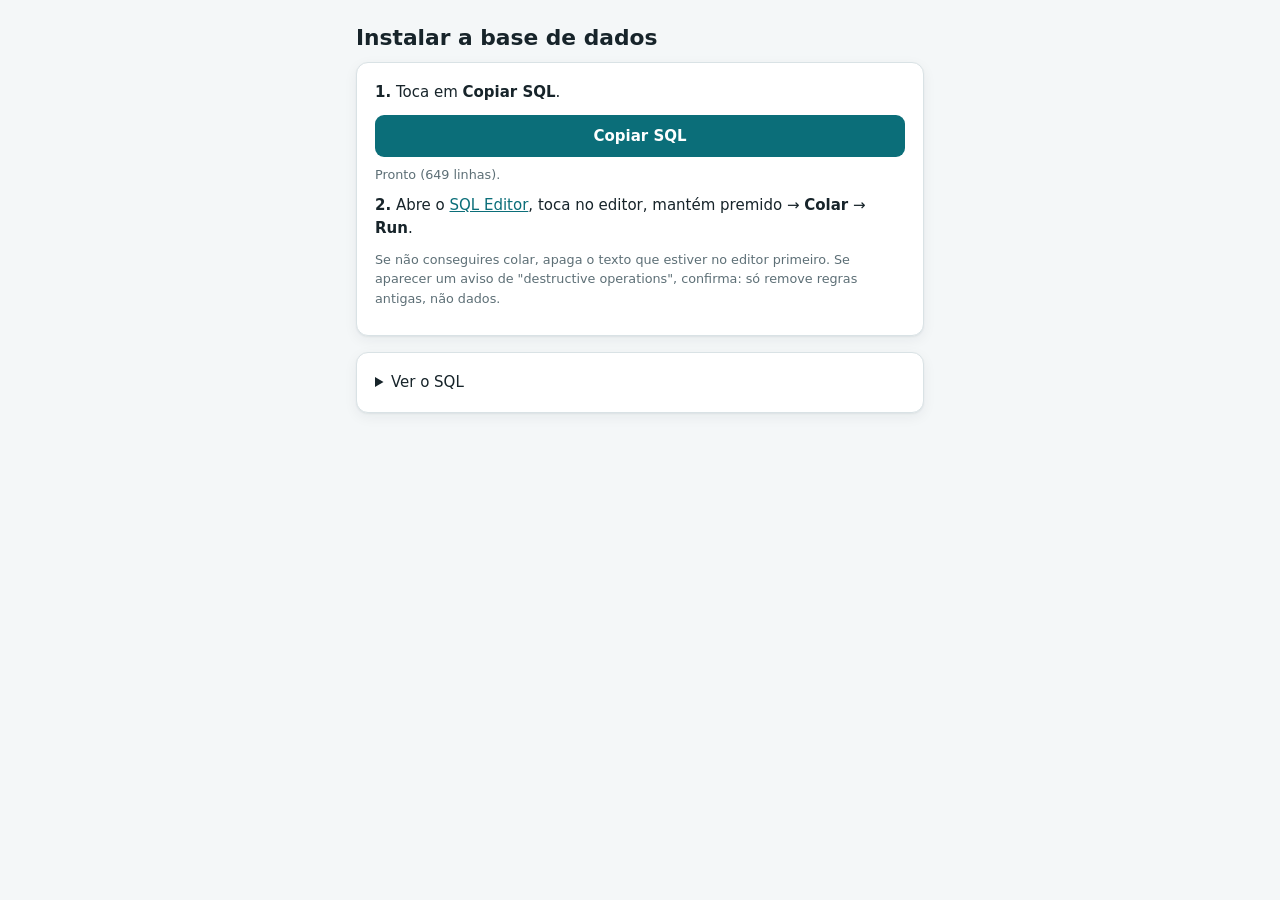
==== setup.html @ c21fb15c "Página de instalação com botão para copiar o SQL Co-Authored-By: Claude Opus 5.5 <noreply@anthropic." ====
<!doctype html>
<html lang="pt-PT"><head><meta charset="utf-8"><meta name="viewport" content="width=device-width, initial-scale=1">
<title>PedLink · Instalação</title><meta name="robots" content="noindex">
<link rel="stylesheet" href="css/app.css"></head>
<body><main class="main" style="margin:0 auto;max-width:640px">
<h1>Instalar a base de dados</h1>
<div class="card">
  <p><b>1.</b> Toca em <b>Copiar SQL</b>.</p>
  <button class="btn" id="copy" style="width:100%;justify-content:center">Copiar SQL</button>
  <p class="small muted" id="st" style="margin-top:8px">A carregar o ficheiro…</p>
  <p><b>2.</b> Abre o <a href="https://supabase.com/dashboard/project/zkbnhyzxuymcowfepsdz/sql/new" target="_blank" rel="noopener">SQL Editor</a>, toca no editor, mantém premido → <b>Colar</b> → <b>Run</b>.</p>
  <p class="small muted">Se não conseguires colar, apaga o texto que estiver no editor primeiro. Se aparecer um aviso de "destructive operations", confirma: só remove regras antigas, não dados.</p>
</div>
<details class="card"><summary>Ver o SQL</summary><textarea id="sql" readonly style="min-height:300px;font:12px monospace"></textarea></details>
</main>
<script>
let txt = '';
fetch('supabase/schema.sql', { cache: 'no-store' }).then(r => r.text()).then(t => {
  txt = t; document.getElementById('sql').value = t;
  document.getElementById('st').textContent = `Pronto (${t.split('\n').length} linhas).`;
});
document.getElementById('copy').onclick = async () => {
  const st = document.getElementById('st');
  try { await navigator.clipboard.writeText(txt); }
  catch { const ta = document.getElementById('sql'); ta.closest('details').open = true; ta.select(); ta.setSelectionRange(0, txt.length); document.execCommand('copy'); }
  st.textContent = 'Copiado ✓ Agora cola no SQL Editor.';
};
</script></body></html>
---- css/app.css ----
:root {
  --bg: #f4f7f8; --surface: #ffffff; --surface-2: #eef3f4; --text: #17242a; --muted: #5d6f76;
  --line: #d9e2e5; --brand: #0b6e79; --brand-2: #0a5a63; --brand-soft: #e1f1f3; --accent: #ff8f73;
  --urg: #c62828; --urg-soft: #fde8e8; --pri: #b26a00; --pri-soft: #fff1dc; --nor: #2e6b3a; --nor-soft: #e5f3e8;
  --info: #2457a5; --info-soft: #e5edfa; --violet: #6a3fa0; --violet-soft: #efe7f8;
  --radius: 12px; --shadow: 0 1px 2px rgba(16,40,48,.06), 0 4px 14px rgba(16,40,48,.06);
  --font: system-ui, -apple-system, "Segoe UI", Roboto, "Helvetica Neue", Arial, sans-serif;
  color-scheme: light;
}
@media (prefers-color-scheme: dark) {
  :root:not([data-theme="light"]) {
    --bg: #0f1719; --surface: #172226; --surface-2: #1d2a2f; --text: #e5eef0; --muted: #9db0b6;
    --line: #2a3a40; --brand: #3fb5c1; --brand-2: #67c9d3; --brand-soft: #173a3f;
    --urg: #ff7b7b; --urg-soft: #3a1c1c; --pri: #ffb74d; --pri-soft: #3a2b14; --nor: #7fd48f; --nor-soft: #1b3321;
    --info: #8fb4ff; --info-soft: #1c2a44; --violet: #c6a4f0; --violet-soft: #2c2140;
    --shadow: 0 1px 2px rgba(0,0,0,.4); color-scheme: dark;
  }
}
:root[data-theme="dark"] {
  --bg: #0f1719; --surface: #172226; --surface-2: #1d2a2f; --text: #e5eef0; --muted: #9db0b6;
  --line: #2a3a40; --brand: #3fb5c1; --brand-2: #67c9d3; --brand-soft: #173a3f;
  --urg: #ff7b7b; --urg-soft: #3a1c1c; --pri: #ffb74d; --pri-soft: #3a2b14; --nor: #7fd48f; --nor-soft: #1b3321;
  --info: #8fb4ff; --info-soft: #1c2a44; --violet: #c6a4f0; --violet-soft: #2c2140;
  --shadow: 0 1px 2px rgba(0,0,0,.4); color-scheme: dark;
}
* { box-sizing: border-box; }
html, body { margin: 0; background: var(--bg); color: var(--text); font: 15px/1.5 var(--font); }
a { color: var(--brand); }
h1, h2, h3 { line-height: 1.25; margin: 0 0 .5em; }
h1 { font-size: 1.45rem; } h2 { font-size: 1.15rem; } h3 { font-size: 1rem; }
p { margin: 0 0 .75em; }
.muted { color: var(--muted); } .small { font-size: .85rem; }
.splash { min-height: 100vh; display: grid; place-content: center; text-align: center; color: var(--muted); }

/* layout */
.shell { display: grid; grid-template-columns: 250px 1fr; min-height: 100vh; }
.sidebar { background: var(--surface); border-right: 1px solid var(--line); padding: 18px 12px; position: sticky; top: 0; height: 100vh; overflow-y: auto; display: flex; flex-direction: column; gap: 4px; }
.brand { display: flex; align-items: center; gap: 10px; padding: 4px 10px 16px; font-weight: 700; font-size: 1.15rem; color: var(--text); text-decoration: none; }
.brand img { width: 34px; height: 34px; }
.nav a { display: flex; align-items: center; gap: 10px; padding: 9px 12px; border-radius: 9px; color: var(--text); text-decoration: none; font-weight: 500; }
.nav a:hover { background: var(--surface-2); }
.nav a.active { background: var(--brand-soft); color: var(--brand); }
.nav .sep { height: 1px; background: var(--line); margin: 10px 6px; }
.nav .count { margin-left: auto; background: var(--accent); color: #fff; border-radius: 99px; font-size: .75rem; padding: 0 7px; min-width: 20px; text-align: center; }
.who { margin-top: auto; padding: 12px; border-top: 1px solid var(--line); font-size: .85rem; }
.main { padding: 24px clamp(16px, 3vw, 36px) 60px; max-width: 1100px; width: 100%; }
.topbar { display: none; }
.scrim { display: none; }
@media (max-width: 860px) {
  .shell { grid-template-columns: 1fr; }
  .sidebar { position: fixed; z-index: 40; left: 0; top: 0; width: 270px; transform: translateX(-100%); transition: transform .2s; box-shadow: var(--shadow); }
  .shell.open .sidebar { transform: none; }
  .shell.open .scrim { display: block; position: fixed; inset: 0; background: rgba(0,0,0,.35); z-index: 30; }
  .topbar { display: flex; align-items: center; gap: 10px; padding: 10px 16px; background: var(--surface); border-bottom: 1px solid var(--line); position: sticky; top: 0; z-index: 20; }
  .topbar .brand { padding: 0; }
  .main { padding: 16px 16px 60px; }
}
.iconbtn { background: none; border: 0; padding: 6px; border-radius: 8px; color: var(--text); cursor: pointer; display: inline-flex; }
.iconbtn:hover { background: var(--surface-2); }
.icon { width: 20px; height: 20px; flex: none; }

/* cards & forms */
.card { background: var(--surface); border: 1px solid var(--line); border-radius: var(--radius); box-shadow: var(--shadow); padding: 18px; margin-bottom: 16px; }
.card h2 { display: flex; align-items: center; gap: 8px; }
.row { display: flex; gap: 12px; flex-wrap: wrap; align-items: flex-end; }
.row > * { flex: 1 1 160px; }
.grid2 { display: grid; grid-template-columns: repeat(auto-fit, minmax(240px, 1fr)); gap: 12px 16px; }
label { display: block; font-weight: 600; font-size: .88rem; margin-bottom: 4px; }
label .hint { font-weight: 400; color: var(--muted); }
.field { margin-bottom: 14px; }
input, select, textarea { width: 100%; font: inherit; color: var(--text); background: var(--surface); border: 1px solid var(--line); border-radius: 9px; padding: 9px 11px; }
textarea { min-height: 90px; resize: vertical; }
input:focus, select:focus, textarea:focus { outline: 2px solid var(--brand); outline-offset: 0; border-color: var(--brand); }
input[type=checkbox], input[type=radio] { width: auto; accent-color: var(--brand); }
.check { display: flex; gap: 8px; align-items: flex-start; font-weight: 500; }
.check input { margin-top: 4px; }
.seg { display: flex; gap: 8px; flex-wrap: wrap; }
.seg label { flex: 1 1 120px; border: 1px solid var(--line); border-radius: 9px; padding: 9px 12px; cursor: pointer; display: flex; gap: 8px; align-items: center; font-weight: 500; margin: 0; }
.seg label:has(input:checked) { border-color: var(--brand); background: var(--brand-soft); }
.btn { font: inherit; font-weight: 600; border: 1px solid transparent; border-radius: 9px; padding: 9px 16px; cursor: pointer; background: var(--brand); color: #fff; display: inline-flex; align-items: center; gap: 8px; text-decoration: none; }
.btn:hover { background: var(--brand-2); }
.btn:disabled { opacity: .55; cursor: default; }
.btn.secondary { background: var(--surface); color: var(--text); border-color: var(--line); }
.btn.secondary:hover { background: var(--surface-2); }
.btn.danger { background: var(--urg); }
.btn.small { padding: 5px 10px; font-size: .85rem; }
.actions { display: flex; gap: 8px; flex-wrap: wrap; margin-top: 8px; }
.linkbtn { background: none; border: 0; color: var(--brand); font: inherit; cursor: pointer; padding: 0; text-decoration: underline; }

/* badges */
.badge { display: inline-block; font-size: .75rem; font-weight: 700; padding: 2px 9px; border-radius: 99px; white-space: nowrap; background: var(--surface-2); color: var(--muted); }
.p-urgente { background: var(--urg-soft); color: var(--urg); }
.p-prioritario { background: var(--pri-soft); color: var(--pri); }
.p-normal { background: var(--nor-soft); color: var(--nor); }
.e-novo { background: var(--info-soft); color: var(--info); }
.e-em_analise { background: var(--pri-soft); color: var(--pri); }
.e-subespecialidade { background: var(--violet-soft); color: var(--violet); }
.e-respondido, .e-reuniao_agendada { background: var(--brand-soft); color: var(--brand); }
.e-fechado { background: var(--surface-2); color: var(--muted); }

/* case list */
.stats { display: grid; grid-template-columns: repeat(auto-fit, minmax(150px, 1fr)); gap: 12px; margin-bottom: 16px; }
.stat { background: var(--surface); border: 1px solid var(--line); border-radius: var(--radius); padding: 14px 16px; }
.stat b { display: block; font-size: 1.6rem; line-height: 1.1; }
.stat span { color: var(--muted); font-size: .85rem; }
.filters { display: grid; grid-template-columns: repeat(auto-fit, minmax(150px, 1fr)); gap: 10px; margin-bottom: 14px; }
.cases { display: flex; flex-direction: column; gap: 10px; }
.case { display: block; background: var(--surface); border: 1px solid var(--line); border-left: 5px solid var(--line); border-radius: var(--radius); padding: 13px 16px; color: inherit; text-decoration: none; }
.case:hover { border-color: var(--brand); }
.case.urgente { border-left-color: var(--urg); } .case.prioritario { border-left-color: var(--pri); } .case.normal { border-left-color: var(--nor); }
.case .top { display: flex; gap: 8px; align-items: center; flex-wrap: wrap; margin-bottom: 4px; }
.case .code { font-weight: 700; font-variant-numeric: tabular-nums; }
.case .motivo { font-weight: 600; }
.case .meta { color: var(--muted); font-size: .85rem; }
.empty { text-align: center; padding: 40px 16px; color: var(--muted); }

/* detail */
.dl { display: grid; grid-template-columns: 170px 1fr; gap: 8px 16px; }
.dl dt { color: var(--muted); font-size: .88rem; }
.dl dd { margin: 0; white-space: pre-wrap; overflow-wrap: anywhere; }
@media (max-width: 560px) { .dl { grid-template-columns: 1fr; } .dl dd { margin-bottom: 8px; } }
.answer { background: var(--brand-soft); border-radius: 10px; padding: 12px 14px; white-space: pre-wrap; }
.thread { display: flex; flex-direction: column; gap: 10px; margin-bottom: 14px; }
.msg { border: 1px solid var(--line); border-radius: 10px; padding: 10px 12px; background: var(--surface); }
.msg.mine { background: var(--surface-2); }
.msg.interno { border-style: dashed; border-color: var(--violet); background: var(--violet-soft); }
.msg .h { font-size: .8rem; color: var(--muted); margin-bottom: 3px; display: flex; gap: 8px; flex-wrap: wrap; }
.msg .t { white-space: pre-wrap; overflow-wrap: anywhere; }
.gallery { display: flex; gap: 10px; flex-wrap: wrap; }
.gallery a { display: block; width: 120px; height: 120px; border-radius: 10px; overflow: hidden; border: 1px solid var(--line); background: var(--surface-2); }
.gallery img { width: 100%; height: 100%; object-fit: cover; }
.cols { display: grid; grid-template-columns: minmax(0, 1.4fr) minmax(0, 1fr); gap: 16px; align-items: start; }
@media (max-width: 1000px) { .cols { grid-template-columns: 1fr; } }

/* alerts */
.alert { border-radius: 10px; padding: 10px 14px; margin-bottom: 14px; font-size: .92rem; }
.alert.warn { background: var(--pri-soft); color: var(--text); border: 1px solid var(--pri); }
.alert.err { background: var(--urg-soft); color: var(--text); border: 1px solid var(--urg); }
.alert.info { background: var(--info-soft); color: var(--text); border: 1px solid var(--info); }
.fielderr { color: var(--urg); font-size: .82rem; margin-top: 4px; }

/* auth */
.auth { min-height: 100vh; display: grid; place-items: center; padding: 24px 16px; }
.auth .card { width: min(460px, 100%); padding: 26px; }
.auth .logo { display: flex; align-items: center; gap: 12px; margin-bottom: 6px; }
.auth .logo img { width: 52px; height: 52px; }
.auth .logo b { font-size: 1.6rem; }
.tabs { display: flex; gap: 4px; border-bottom: 1px solid var(--line); margin-bottom: 16px; flex-wrap: wrap; }
.tabs button { background: none; border: 0; border-bottom: 2px solid transparent; padding: 8px 12px; font: inherit; font-weight: 600; color: var(--muted); cursor: pointer; }
.tabs button.active { color: var(--brand); border-color: var(--brand); }

/* tables */
.table { width: 100%; border-collapse: collapse; font-size: .92rem; }
.table th, .table td { text-align: left; padding: 8px; border-bottom: 1px solid var(--line); vertical-align: top; }
.table th { color: var(--muted); font-weight: 600; font-size: .82rem; }
.tablewrap { overflow-x: auto; }

/* docs */
.doc { display: flex; gap: 12px; align-items: center; padding: 10px 0; border-bottom: 1px solid var(--line); }
.doc:last-child { border-bottom: 0; }
.doc .pdf { width: 38px; height: 46px; border-radius: 6px; background: var(--urg-soft); color: var(--urg); display: grid; place-items: center; font-size: .7rem; font-weight: 800; flex: none; }
.doc .info { flex: 1; min-width: 0; }
.doc .info b { display: block; }
.prose { white-space: pre-wrap; }

.notif { display: flex; gap: 10px; padding: 10px 0; border-bottom: 1px solid var(--line); text-decoration: none; color: inherit; }
.notif.unread b { color: var(--brand); }
.notif .dot { width: 9px; height: 9px; border-radius: 50%; background: var(--accent); margin-top: 7px; flex: none; }
.notif.read .dot { background: transparent; }

#toast { position: fixed; left: 50%; bottom: 24px; transform: translateX(-50%) translateY(120px); background: var(--text); color: var(--bg); padding: 10px 18px; border-radius: 10px; font-weight: 600; transition: transform .25s, opacity .25s; z-index: 100; opacity: 0; visibility: hidden; max-width: calc(100vw - 32px); }
#toast.show { transform: translateX(-50%) translateY(0); opacity: 1; visibility: visible; }
#toast.err { background: var(--urg); color: #fff; }
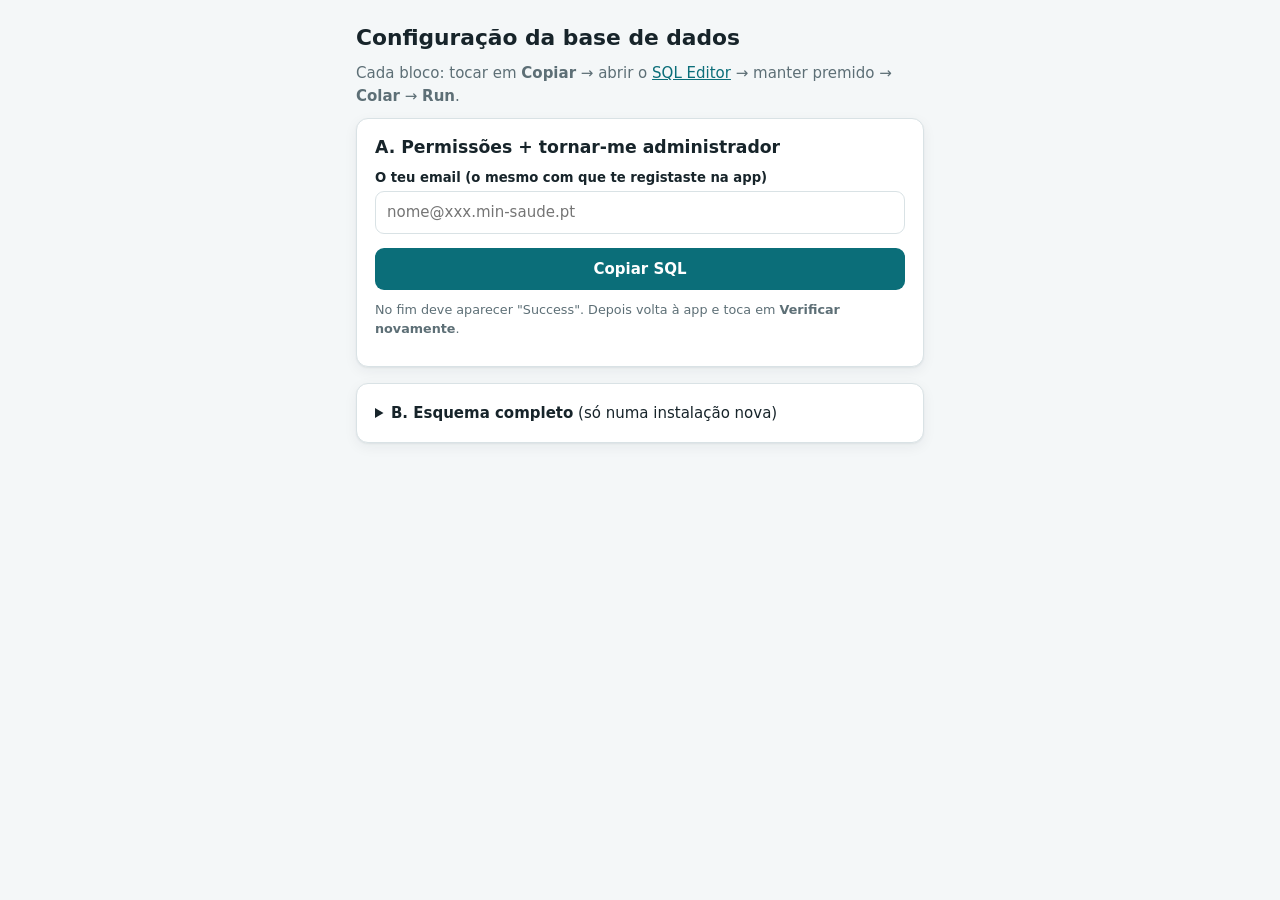
==== commit 80e1887d: "Permissões da API, recuperação de perfis e página de configuração Projetos Supabase recentes não con" ====
--- a/setup.html
+++ b/setup.html
@@ -3,26 +3,44 @@
 <title>PedLink · Instalação</title><meta name="robots" content="noindex">
 <link rel="stylesheet" href="css/app.css"></head>
 <body><main class="main" style="margin:0 auto;max-width:640px">
-<h1>Instalar a base de dados</h1>
+<h1>Configuração da base de dados</h1>
+<p class="muted">Cada bloco: tocar em <b>Copiar</b> → abrir o <a href="https://supabase.com/dashboard/project/zkbnhyzxuymcowfepsdz/sql/new" target="_blank" rel="noopener">SQL Editor</a> → manter premido → <b>Colar</b> → <b>Run</b>.</p>
+
 <div class="card">
-  <p><b>1.</b> Toca em <b>Copiar SQL</b>.</p>
-  <button class="btn" id="copy" style="width:100%;justify-content:center">Copiar SQL</button>
-  <p class="small muted" id="st" style="margin-top:8px">A carregar o ficheiro…</p>
-  <p><b>2.</b> Abre o <a href="https://supabase.com/dashboard/project/zkbnhyzxuymcowfepsdz/sql/new" target="_blank" rel="noopener">SQL Editor</a>, toca no editor, mantém premido → <b>Colar</b> → <b>Run</b>.</p>
-  <p class="small muted">Se não conseguires colar, apaga o texto que estiver no editor primeiro. Se aparecer um aviso de "destructive operations", confirma: só remove regras antigas, não dados.</p>
+  <h2>A. Permissões + tornar-me administrador</h2>
+  <div class="field"><label for="em">O teu email (o mesmo com que te registaste na app)</label>
+    <input id="em" type="email" placeholder="nome@xxx.min-saude.pt" autocomplete="email"></div>
+  <button class="btn" data-copy="admin" style="width:100%;justify-content:center">Copiar SQL</button>
+  <p class="small muted" data-st="admin" style="margin-top:8px"></p>
+  <p class="small muted">No fim deve aparecer "Success". Depois volta à app e toca em <b>Verificar novamente</b>.</p>
 </div>
-<details class="card"><summary>Ver o SQL</summary><textarea id="sql" readonly style="min-height:300px;font:12px monospace"></textarea></details>
+
+<details class="card"><summary><b>B. Esquema completo</b> (só numa instalação nova)</summary>
+  <button class="btn secondary" data-copy="schema" style="width:100%;justify-content:center;margin-top:12px">Copiar esquema completo</button>
+  <p class="small muted" data-st="schema" style="margin-top:8px"></p>
+</details>
+<textarea id="buf" readonly style="position:absolute;left:-9999px;top:0;height:1px"></textarea>
 </main>
 <script>
-let txt = '';
-fetch('supabase/schema.sql', { cache: 'no-store' }).then(r => r.text()).then(t => {
-  txt = t; document.getElementById('sql').value = t;
-  document.getElementById('st').textContent = `Pronto (${t.split('\n').length} linhas).`;
+const files = {};
+const get = (f) => files[f] ??= fetch(f, { cache: 'no-store' }).then(r => r.text());
+get('supabase/02-permissoes.sql'); get('supabase/schema.sql');
+async function texto(k) {
+  if (k === 'schema') return get('supabase/schema.sql');
+  const email = document.getElementById('em').value.trim().toLowerCase().replace(/'/g, '');
+  let t = await get('supabase/02-permissoes.sql');
+  if (email) t += `\n-- Administrador\nupdate public.perfis set papel='pediatra', is_admin=true, aprovado=true, ativo=true where lower(email)='${email}';\nselect nome, email, papel, is_admin, aprovado from public.perfis where lower(email)='${email}';\n`;
+  return t;
+}
+async function copiar(t) {
+  try { await navigator.clipboard.writeText(t); return true; } catch {}
+  const b = document.getElementById('buf'); b.value = t; b.focus(); b.select(); b.setSelectionRange(0, t.length);
+  return document.execCommand('copy');
+}
+document.querySelectorAll('[data-copy]').forEach(btn => btn.onclick = async () => {
+  const k = btn.dataset.copy, st = document.querySelector(`[data-st="${k}"]`);
+  if (k === 'admin' && !document.getElementById('em').value.includes('@')) { st.textContent = 'Escreve primeiro o teu email.'; return; }
+  const ok = await copiar(await texto(k));
+  st.textContent = ok ? 'Copiado ✓ Agora cola no SQL Editor e carrega em Run.' : 'Não foi possível copiar automaticamente.';
 });
-document.getElementById('copy').onclick = async () => {
-  const st = document.getElementById('st');
-  try { await navigator.clipboard.writeText(txt); }
-  catch { const ta = document.getElementById('sql'); ta.closest('details').open = true; ta.select(); ta.setSelectionRange(0, txt.length); document.execCommand('copy'); }
-  st.textContent = 'Copiado ✓ Agora cola no SQL Editor.';
-};
 </script></body></html>
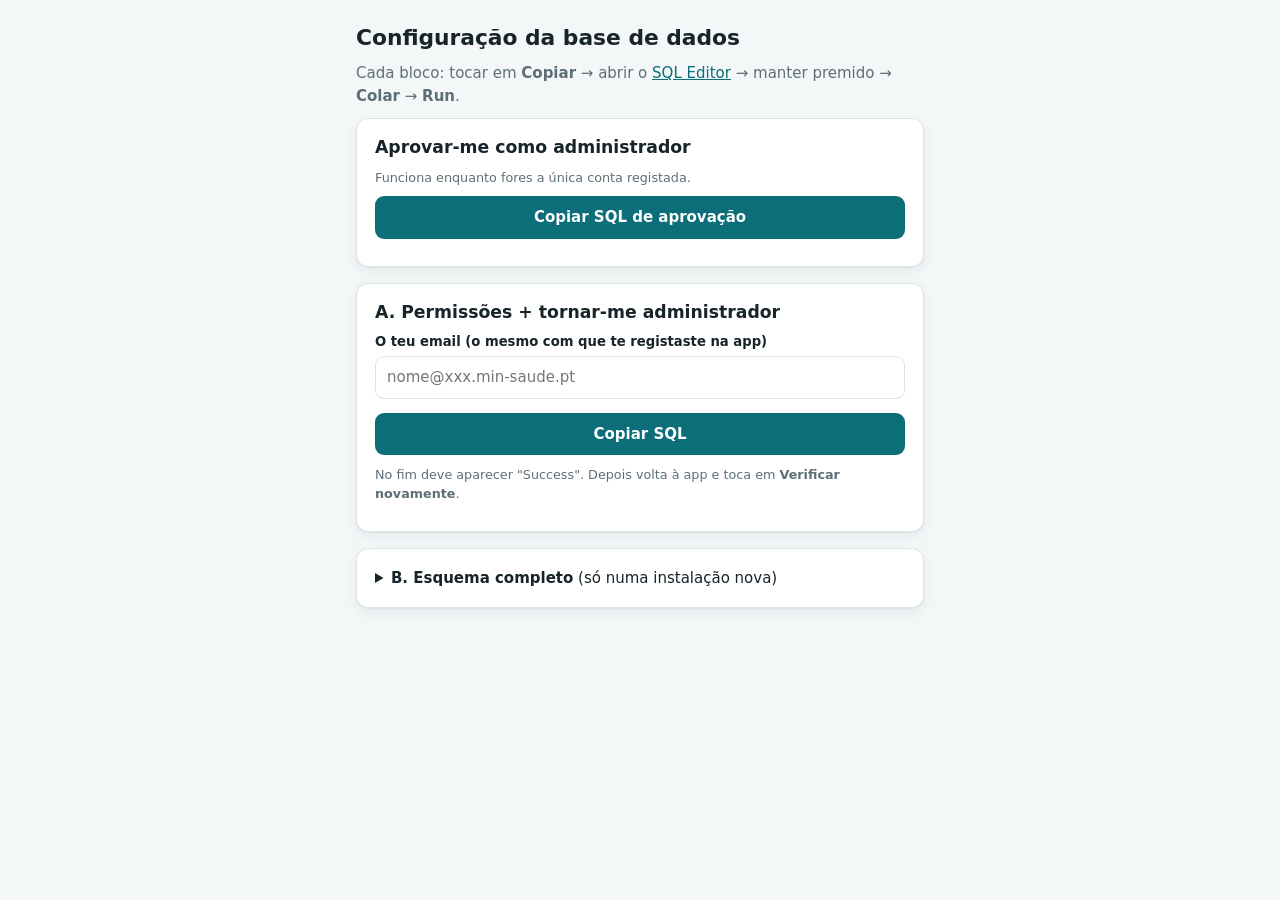
==== commit 381655e8: "Botão de aprovação do primeiro administrador Co-Authored-By: Claude Opus 5.5 <noreply@anthropic.com>" ====
--- a/setup.html
+++ b/setup.html
@@ -5,6 +5,13 @@
 <body><main class="main" style="margin:0 auto;max-width:640px">
 <h1>Configuração da base de dados</h1>
 <p class="muted">Cada bloco: tocar em <b>Copiar</b> → abrir o <a href="https://supabase.com/dashboard/project/zkbnhyzxuymcowfepsdz/sql/new" target="_blank" rel="noopener">SQL Editor</a> → manter premido → <b>Colar</b> → <b>Run</b>.</p>
+
+<div class="card">
+  <h2>Aprovar-me como administrador</h2>
+  <p class="small muted">Funciona enquanto fores a única conta registada.</p>
+  <button class="btn" data-copy="unico" style="width:100%;justify-content:center">Copiar SQL de aprovação</button>
+  <p class="small muted" data-st="unico" style="margin-top:8px"></p>
+</div>
 
 <div class="card">
   <h2>A. Permissões + tornar-me administrador</h2>
@@ -27,6 +34,7 @@
 get('supabase/02-permissoes.sql'); get('supabase/schema.sql');
 async function texto(k) {
   if (k === 'schema') return get('supabase/schema.sql');
+  if (k === 'unico') return "update public.perfis set papel='pediatra', is_admin=true, aprovado=true, ativo=true where (select count(*) from public.perfis) = 1;\nselect nome, email, is_admin, aprovado from public.perfis;\n";
   const email = document.getElementById('em').value.trim().toLowerCase().replace(/'/g, '');
   let t = await get('supabase/02-permissoes.sql');
   if (email) t += `\n-- Administrador\nupdate public.perfis set papel='pediatra', is_admin=true, aprovado=true, ativo=true where lower(email)='${email}';\nselect nome, email, papel, is_admin, aprovado from public.perfis where lower(email)='${email}';\n`;
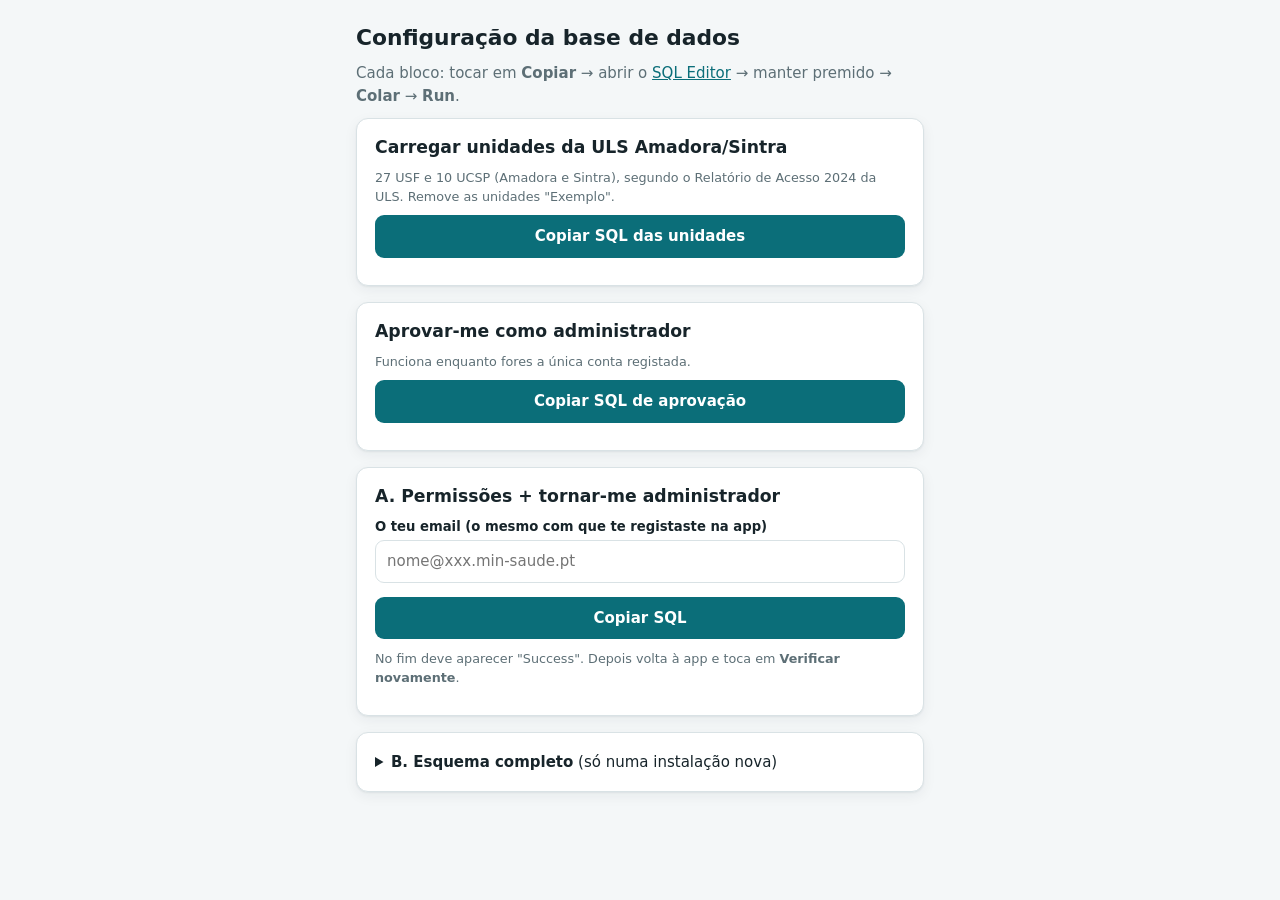
==== commit 70a84be3: "Unidades USF/UCSP da ULS Amadora/Sintra (Relatório de Acesso 2024) Co-Authored-By: Claude Opus 5.5 <" ====
--- a/setup.html
+++ b/setup.html
@@ -5,6 +5,13 @@
 <body><main class="main" style="margin:0 auto;max-width:640px">
 <h1>Configuração da base de dados</h1>
 <p class="muted">Cada bloco: tocar em <b>Copiar</b> → abrir o <a href="https://supabase.com/dashboard/project/zkbnhyzxuymcowfepsdz/sql/new" target="_blank" rel="noopener">SQL Editor</a> → manter premido → <b>Colar</b> → <b>Run</b>.</p>
+
+<div class="card">
+  <h2>Carregar unidades da ULS Amadora/Sintra</h2>
+  <p class="small muted">27 USF e 10 UCSP (Amadora e Sintra), segundo o Relatório de Acesso 2024 da ULS. Remove as unidades "Exemplo".</p>
+  <button class="btn" data-copy="ulsasi" style="width:100%;justify-content:center">Copiar SQL das unidades</button>
+  <p class="small muted" data-st="ulsasi" style="margin-top:8px"></p>
+</div>
 
 <div class="card">
   <h2>Aprovar-me como administrador</h2>
@@ -31,9 +38,10 @@
 <script>
 const files = {};
 const get = (f) => files[f] ??= fetch(f, { cache: 'no-store' }).then(r => r.text());
-get('supabase/02-permissoes.sql'); get('supabase/schema.sql');
+get('supabase/02-permissoes.sql'); get('supabase/schema.sql'); get('supabase/03-unidades-ulsasi.sql');
 async function texto(k) {
   if (k === 'schema') return get('supabase/schema.sql');
+  if (k === 'ulsasi') return get('supabase/03-unidades-ulsasi.sql');
   if (k === 'unico') return "update public.perfis set papel='pediatra', is_admin=true, aprovado=true, ativo=true where (select count(*) from public.perfis) = 1;\nselect nome, email, is_admin, aprovado from public.perfis;\n";
   const email = document.getElementById('em').value.trim().toLowerCase().replace(/'/g, '');
   let t = await get('supabase/02-permissoes.sql');
--- a/css/app.css
+++ b/css/app.css
@@ -34,7 +34,7 @@
 
 /* layout */
 .shell { display: grid; grid-template-columns: 250px 1fr; min-height: 100vh; }
-.sidebar { background: var(--surface); border-right: 1px solid var(--line); padding: 18px 12px; position: sticky; top: 0; height: 100vh; overflow-y: auto; display: flex; flex-direction: column; gap: 4px; }
+.sidebar { background: var(--surface); border-right: 1px solid var(--line); padding: 18px 12px calc(18px + env(safe-area-inset-bottom)); position: sticky; top: 0; height: 100vh; height: 100dvh; overflow-y: auto; display: flex; flex-direction: column; gap: 4px; }
 .brand { display: flex; align-items: center; gap: 10px; padding: 4px 10px 16px; font-weight: 700; font-size: 1.15rem; color: var(--text); text-decoration: none; }
 .brand img { width: 34px; height: 34px; }
 .nav a { display: flex; align-items: center; gap: 10px; padding: 9px 12px; border-radius: 9px; color: var(--text); text-decoration: none; font-weight: 500; }
